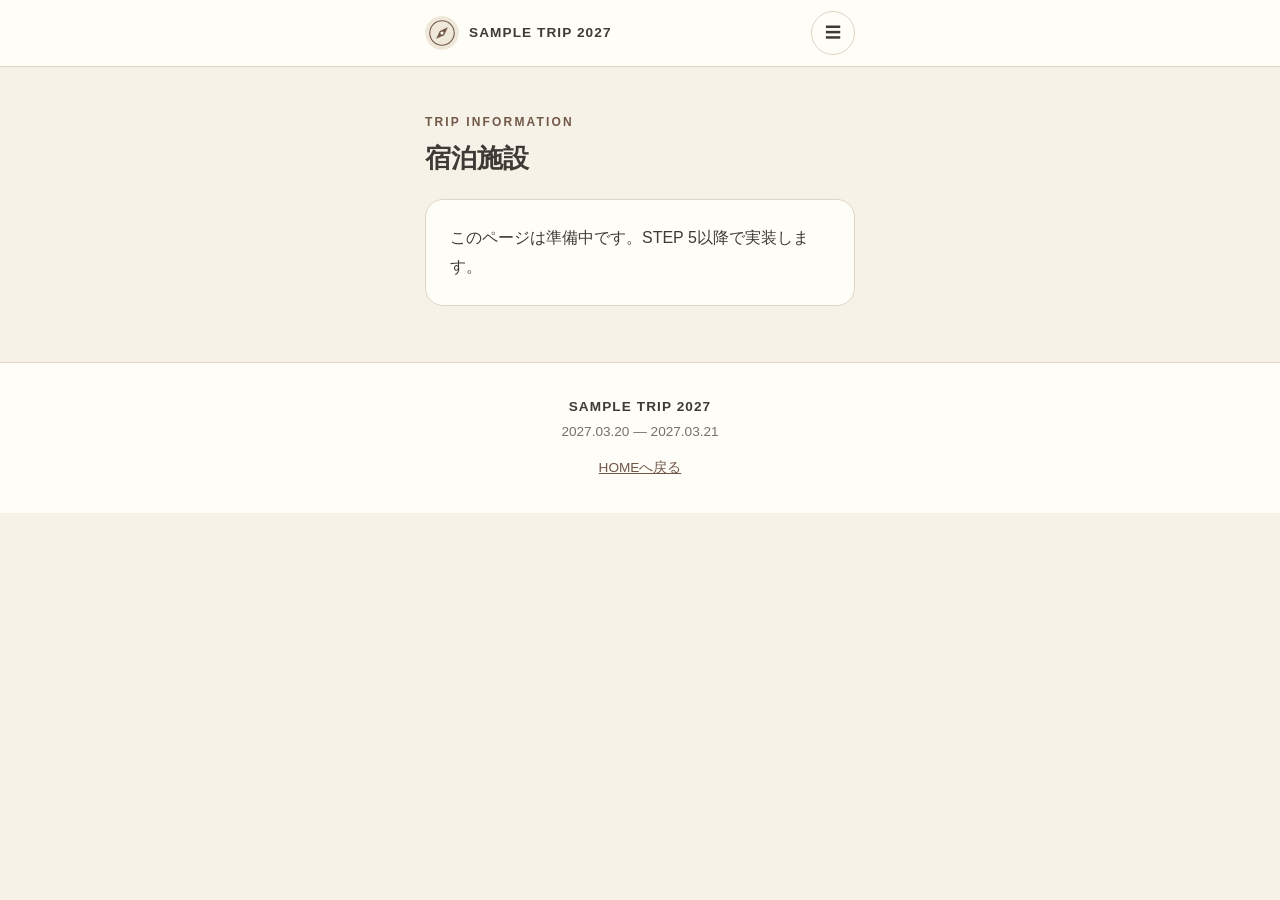
==== hotel.html @ 45a4f903 "feat: initialize travel template shared foundation (step 4)" ====
<!doctype html>
<html lang="ja">
<head>
  <meta charset="utf-8">
  <meta name="viewport" content="width=device-width, initial-scale=1">
  <meta name="description" content="旅行情報共有サイト">
  <title>宿泊施設 | Travel Template</title>
  <link rel="stylesheet" href="css/themes.css">
  <link rel="stylesheet" href="css/style.css">
  <script defer src="config/trip.js"></script>
  <script defer src="config/hotel.js"></script>
  <script defer src="js/components.js"></script>
  <script defer src="js/main.js"></script>
</head>
<body data-page="hotel">
  <div id="site-header"></div>
  <main class="inner-main container"></main>
  <noscript>このサイトの表示にはJavaScriptが必要です。</noscript>
  <div id="site-footer"></div>
</body>
</html>
---- css/themes.css ----
/* Classic: Awaji-Tripの配色を継承 */
:root, [data-theme="classic"] { --bg:#f7f2e8; --surface:#fffdf8; --surface-2:#efe7d9; --text:#3f3a35; --muted:#756f68; --accent:#9b7b68; --accent-dark:#715848; --border:#dfd4c5; }
[data-theme="ocean"] { --bg:#edf7fa; --surface:#ffffff; --surface-2:#d7edf2; --text:#17455c; --muted:#435f70; --accent:#16858e; --accent-dark:#175579; --border:#bfdce3; }
[data-theme="nature"] { --bg:#f1f4e9; --surface:#fcfdf8; --surface-2:#e1e8d6; --text:#35533e; --muted:#52634f; --accent:#91834c; --accent-dark:#35533e; --border:#d0dac4; }
[data-theme="urban"] { --bg:#f1f2f5; --surface:#ffffff; --surface-2:#e2e5ec; --text:#283449; --muted:#566176; --accent:#737e98; --accent-dark:#394963; --border:#d0d6e0; }
[data-theme="warm"] { --bg:#fff3eb; --surface:#fffaf6; --surface-2:#f5e1d4; --text:#794539; --muted:#795e54; --accent:#bf795e; --accent-dark:#794539; --border:#e8c9b8; }
[data-theme="luxury"] { --bg:#252724; --surface:#31342f; --surface-2:#3c4038; --text:#e9d9b8; --muted:#c7bda9; --accent:#c4a36a; --accent-dark:#e9d9b8; --border:#575748; }
---- css/style.css ----
*{box-sizing:border-box}
:root{--radius-lg:28px;--radius-md:18px;--radius-sm:12px;--header-h:66px;--mobile-content:430px;--shadow:0 18px 45px rgba(76,62,50,.10)}
html{scroll-behavior:smooth;scroll-padding-top:80px}
body{margin:0;background:var(--bg);color:var(--text);font-family:"Hiragino Kaku Gothic ProN","Yu Gothic","Noto Sans JP",sans-serif;line-height:1.8}
a{color:inherit}button{font:inherit}img{display:block;max-width:100%}
[hidden]{display:none!important}
:focus-visible{outline:3px solid var(--accent-dark);outline-offset:4px}
.container,.header-inner{width:min(calc(100% - 28px),var(--mobile-content));margin-inline:auto}
.site-header{position:sticky;top:0;z-index:10;background:var(--surface);border-bottom:1px solid var(--border)}
.header-inner{height:var(--header-h);display:flex;align-items:center;justify-content:space-between;gap:12px}
.brand{display:flex;align-items:center;gap:10px;text-decoration:none;font-weight:800;letter-spacing:.08em;font-size:.85rem;min-width:0}
.brand span{overflow-wrap:anywhere}.brand img{width:34px;height:34px;flex:none;border-radius:50%}
.menu-toggle{width:44px;height:44px;border:1px solid var(--border);border-radius:50%;background:var(--surface);color:var(--text);cursor:pointer;flex:none}
.mobile-menu{width:min(calc(100% - 28px),var(--mobile-content));margin:auto;padding:8px 0 18px;max-height:70vh;overflow:auto}
.mobile-menu nav{display:grid;gap:8px}.mobile-menu a{padding:10px 14px;border-radius:12px;background:var(--bg);text-decoration:none}
.mobile-menu a[aria-current="page"]{font-weight:800;border:1px solid var(--accent)}
.hero{position:relative;isolation:isolate;width:min(100%,var(--mobile-content));margin:auto;min-height:420px;height:calc(85svh - var(--header-h));max-height:680px;display:grid;place-items:center;text-align:center;background:#45564d;color:white;overflow:hidden}
.hero-slide{position:absolute;inset:0;width:100%;height:100%;object-fit:cover;opacity:0;transition:opacity 1s;z-index:-2}
.hero-slide.is-active{opacity:1}.hero:before{content:"";position:absolute;inset:0;background:linear-gradient(180deg,rgba(0,0,0,.18),rgba(0,0,0,.55));z-index:-1}
.hero-content{padding:24px;text-shadow:0 2px 10px #0008}.hero-kicker{font-size:.8rem;letter-spacing:.2em;font-weight:700}
.hero-title{font-size:clamp(2rem,8vw,3rem);line-height:1.3;margin:18px 0;overflow-wrap:anywhere}.hero-date{font-size:.85rem;letter-spacing:.08em}
.hero-scroll{position:absolute;bottom:24px;font-size:.8rem;text-decoration:none}
.home-links,.inner-main{padding:40px 0}.eyebrow{font-size:.75rem;letter-spacing:.18em;color:var(--accent-dark);font-weight:800}
.section-title,.page-title{font-size:1.65rem;margin:4px 0 22px;line-height:1.4}
.nav-card-grid{display:grid;grid-template-columns:repeat(2,minmax(0,1fr));gap:12px}
.nav-card{display:block;background:var(--surface);border:1px solid var(--border);border-radius:var(--radius-md);padding:16px;text-decoration:none;box-shadow:var(--shadow)}
.nav-card small{color:var(--accent-dark);font-weight:700}.nav-card h2{font-size:1rem;margin:8px 0}.nav-card p{font-size:.8rem;color:var(--muted);margin:0}
.site-footer{border-top:1px solid var(--border);text-align:center;padding:32px 0;background:var(--surface);font-size:.85rem}
.footer-title{font-weight:800;letter-spacing:.08em}.footer-date{color:var(--muted)}.footer-home{display:inline-block;margin-top:12px;color:var(--accent-dark)}
.notice{background:var(--surface);border:1px solid var(--border);border-radius:var(--radius-md);padding:24px}
@media(max-width:340px){.nav-card-grid{grid-template-columns:1fr}}
@media(prefers-reduced-motion:reduce){html{scroll-behavior:auto}.hero-slide{transition:none}}
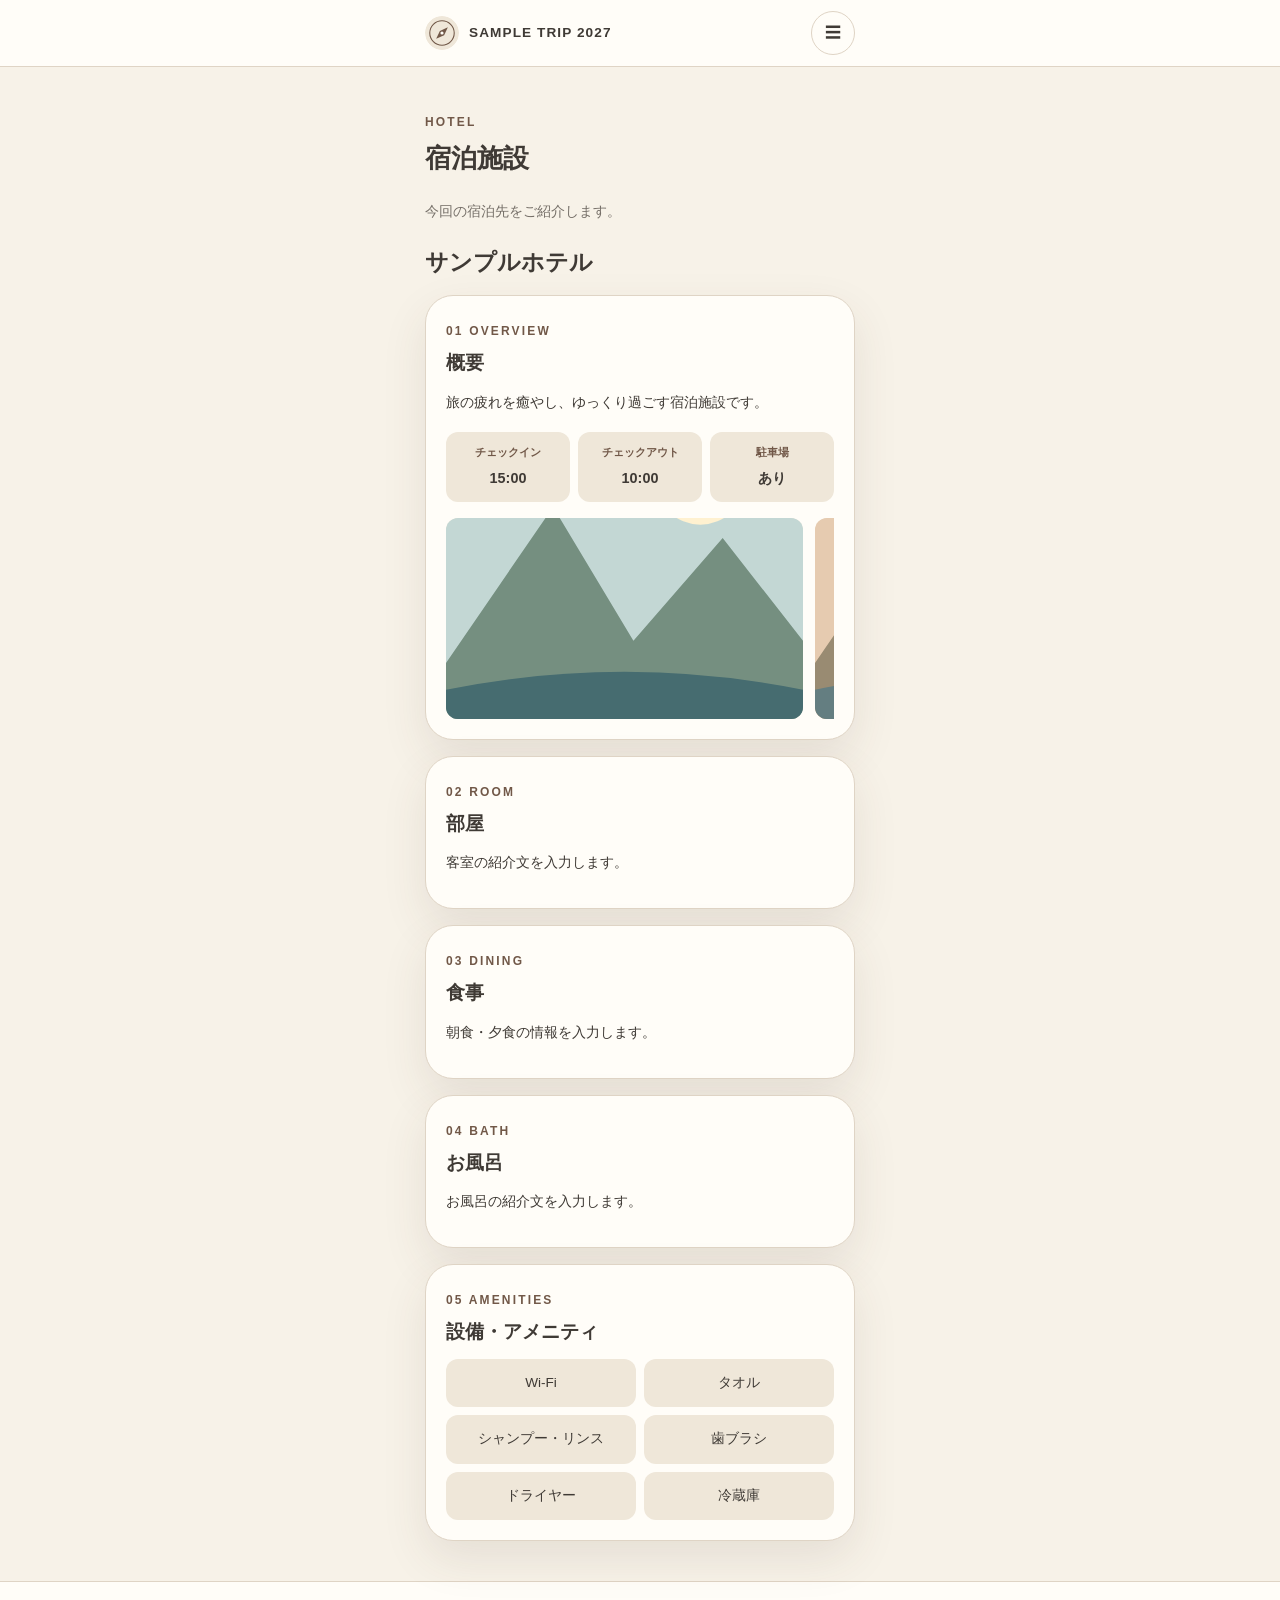
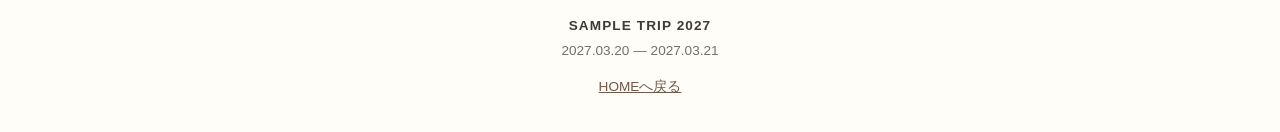
==== commit 4436223d: "feat: implement configurable hotel page (step 5-3)" ====
--- a/hotel.html
+++ b/hotel.html
@@ -7,9 +7,11 @@
   <title>宿泊施設 | Travel Template</title>
   <link rel="stylesheet" href="css/themes.css">
   <link rel="stylesheet" href="css/style.css">
+  <link rel="stylesheet" href="css/hotel.css">
   <script defer src="config/trip.js"></script>
   <script defer src="config/hotel.js"></script>
   <script defer src="js/components.js"></script>
+  <script defer src="js/pages/hotel.js"></script>
   <script defer src="js/main.js"></script>
 </head>
 <body data-page="hotel">
--- a/css/hotel.css
+++ b/css/hotel.css
@@ -0,0 +1,29 @@
+/* Awaji-Tripの概要・部屋・食事・お風呂・設備・アクセスを継承 */
+.hotel-lead,.hotel-copy{font-size:.9rem;white-space:pre-line;overflow-wrap:anywhere}
+.hotel-lead{color:var(--muted);margin:0 0 20px}
+.hotel-stack{display:grid;gap:36px}
+.hotel-property{display:grid;gap:16px;min-width:0;scroll-margin-top:12px}
+.hotel-name{font-size:1.45rem;line-height:1.5;margin:0;overflow-wrap:anywhere}
+.hotel-section{min-width:0;padding:20px;background:var(--surface);border:1px solid var(--border);border-radius:var(--radius-lg);box-shadow:var(--shadow)}
+.hotel-section-title{font-size:1.2rem;margin:4px 0 12px;line-height:1.5}
+.hotel-copy{margin:0 0 12px}
+.hotel-features{display:grid;grid-template-columns:repeat(auto-fit,minmax(85px,1fr));gap:8px;margin:16px 0}
+.hotel-feature{min-width:0;background:var(--surface-2);border-radius:var(--radius-sm);padding:10px 6px;text-align:center;overflow-wrap:anywhere}
+.hotel-feature dt{font-size:.7rem;font-weight:700;color:var(--accent-dark)}
+.hotel-feature dd{font-size:.9rem;font-weight:700;margin:4px 0 0}
+.hotel-gallery{display:flex;gap:12px;margin-top:16px;overflow:hidden}
+.hotel-gallery.is-gallery{overflow-x:auto;scroll-snap-type:x mandatory;scrollbar-color:var(--accent) var(--surface-2)}
+.hotel-gallery-image{flex:0 0 100%;aspect-ratio:16/9;overflow:hidden;border-radius:var(--radius-sm);background:var(--surface-2);scroll-snap-align:center}
+.hotel-gallery.is-gallery .hotel-gallery-image{flex-basis:92%}
+.hotel-gallery-image img{width:100%;height:100%;object-fit:cover}
+.hotel-buttons{display:flex;flex-wrap:wrap;gap:8px;margin:16px 0 0}
+.hotel-btn{display:inline-flex;align-items:center;justify-content:center;min-height:42px;padding:8px 12px;border:1px solid var(--border);border-radius:var(--radius-sm);background:var(--surface-2);color:var(--accent-dark);font-size:.8rem;font-weight:700;text-decoration:none;text-align:center;overflow-wrap:anywhere}
+.hotel-btn.primary{background:var(--accent-dark);border-color:var(--accent-dark);color:var(--surface)}
+.hotel-btn:hover{outline:1px solid var(--accent)}
+.hotel-amenities{display:grid;grid-template-columns:repeat(2,minmax(0,1fr));gap:8px;margin:0;padding:0;list-style:none}
+.hotel-amenities li{background:var(--surface-2);border-radius:var(--radius-sm);padding:12px;text-align:center;font-size:.85rem;overflow-wrap:anywhere}
+.hotel-info{margin:0}
+.hotel-info-row{display:grid;grid-template-columns:48px minmax(0,1fr);gap:8px;border-bottom:1px solid var(--border);padding:8px 0;font-size:.85rem;overflow-wrap:anywhere}
+.hotel-info-row dt{font-weight:700;color:var(--accent-dark)}
+.hotel-info-row dd{margin:0;white-space:pre-line}
+@media(max-width:340px){.hotel-section{padding:14px}.hotel-features{grid-template-columns:repeat(auto-fit,minmax(80px,1fr))}}
